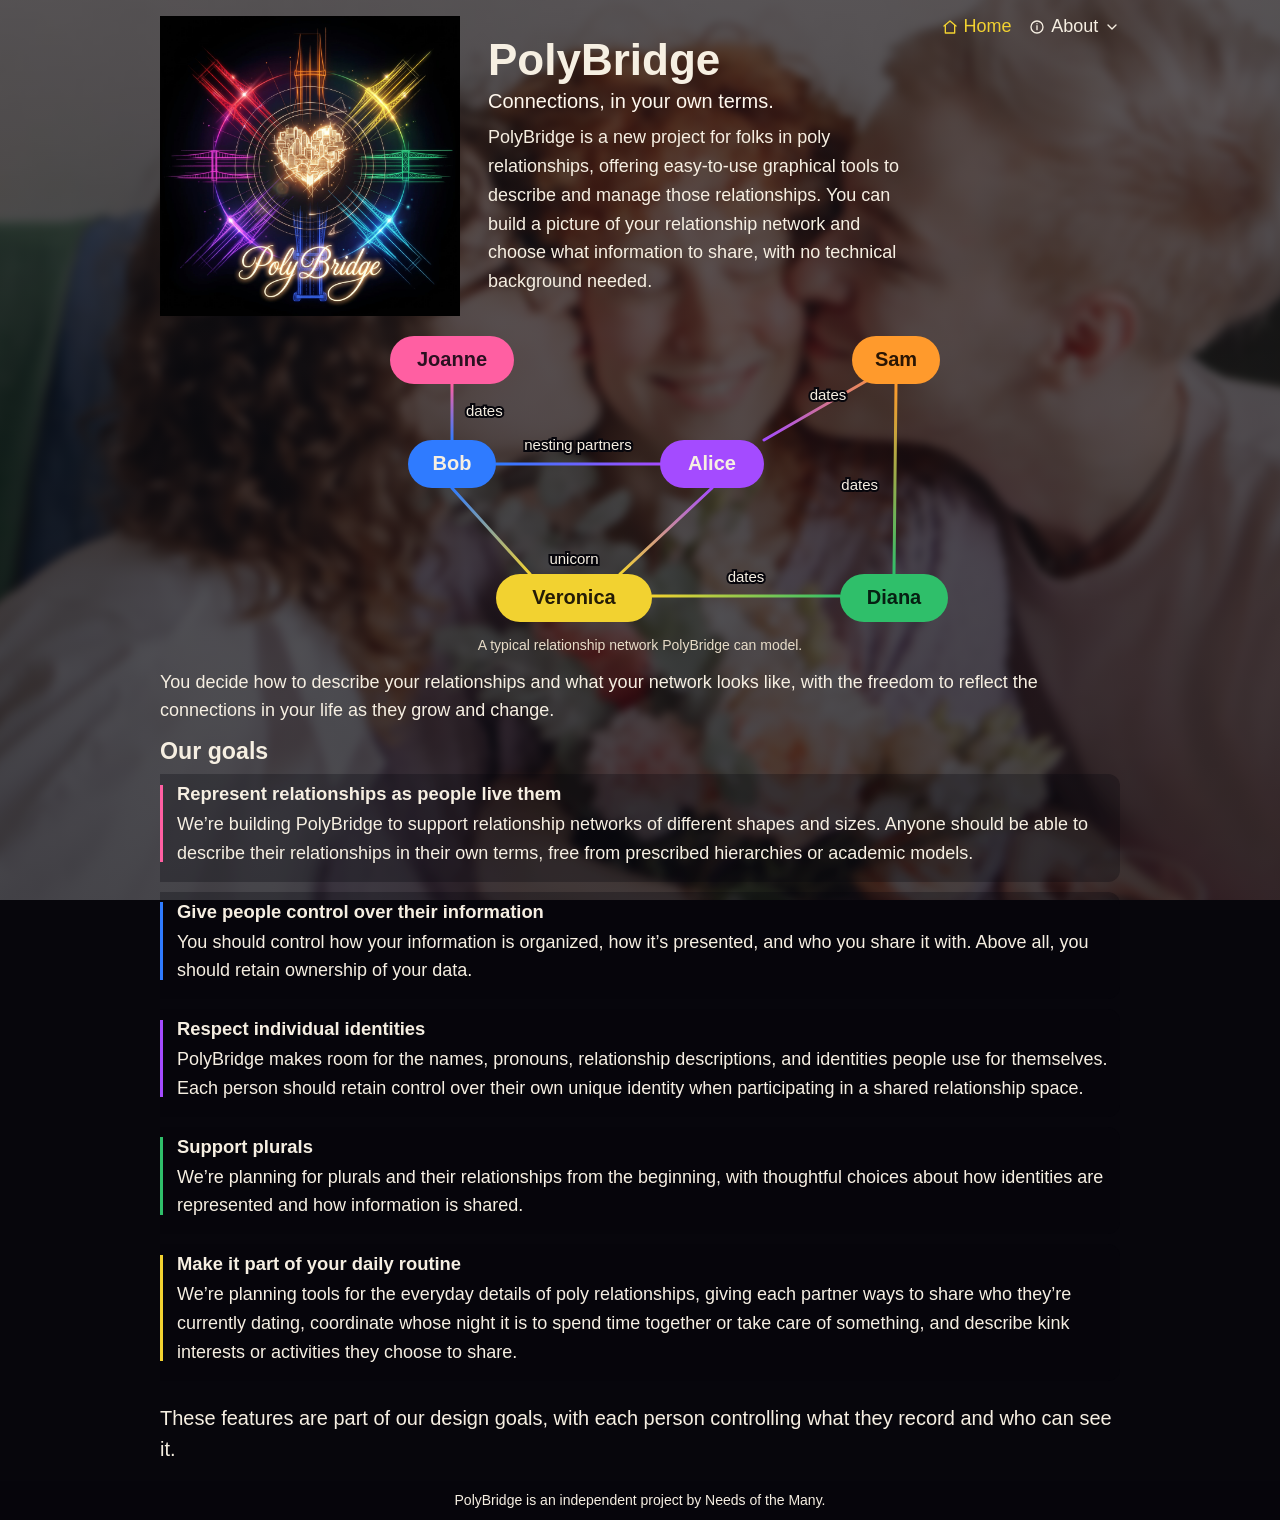
==== website/index.html @ 207b9f94 "Add PolyBridge website and API foundation" ====
<!DOCTYPE html>
<html lang="en">
<head>
  <meta charset="utf-8">
  <meta name="viewport" content="width=device-width, initial-scale=1">
  <title>PolyBridge</title>
  <link rel="stylesheet" href="css/site.css">
</head>
<body>
  <div class="page-background" aria-hidden="true">
    <div class="page-background__photo"></div>
    <div class="page-background__shade"></div>
  </div>
  <main>
    <header class="hero">
      <img class="logo" src="images/polybridge-logo.jpeg" alt="PolyBridge">
      <nav class="site-nav" aria-label="Primary">
        <a href="index.html" aria-current="page">
          <svg class="nav-icon" viewBox="0 0 24 24" aria-hidden="true">
            <path d="M3 10.5 12 3l9 7.5"/>
            <path d="M5 9.5V21h14V9.5"/>
          </svg>
          Home
        </a>
        <div class="nav-menu">
          <button type="button" aria-expanded="false" aria-controls="about-menu" aria-haspopup="true">
            <svg class="nav-icon" viewBox="0 0 24 24" aria-hidden="true">
              <circle cx="12" cy="12" r="9"/>
              <path d="M12 10v6"/>
              <path d="M12 7h.01"/>
            </svg>
            About
            <svg class="nav-icon nav-chevron" viewBox="0 0 24 24" aria-hidden="true">
              <path d="m6 9 6 6 6-6"/>
            </svg>
          </button>
          <ul id="about-menu" class="nav-dropdown" hidden>
            <li>
              <a href="about.html">
                <svg class="nav-icon" viewBox="0 0 24 24" aria-hidden="true">
                  <circle cx="12" cy="12" r="9"/>
                  <path d="M12 10v6"/>
                  <path d="M12 7h.01"/>
                </svg>
                About PolyBridge
              </a>
            </li>
            <li>
              <a href="contact.html">
                <svg class="nav-icon" viewBox="0 0 24 24" aria-hidden="true">
                  <rect x="3" y="5" width="18" height="14" rx="2"/>
                  <path d="m4 7 8 6 8-6"/>
                </svg>
                Contact
              </a>
            </li>
          </ul>
        </div>
      </nav>
      <div class="hero-copy">
        <h1>PolyBridge</h1>
        <p class="tagline">Connections, in your own terms.</p>
        <p>PolyBridge is a new project for folks in poly relationships, offering easy-to-use graphical tools to describe and manage those relationships. You can build a picture of your relationship network and choose what information to share, with no technical background needed.</p>
      </div>
    </header>

    <figure class="network">
      <svg viewBox="0 0 640 300" role="img" aria-labelledby="network-title network-desc">
        <title id="network-title">Relationship network</title>
        <desc id="network-desc">Joanne dates Bob. Bob and Alice are nesting partners. Sam dates Alice. Sam dates Diana. Veronica connects to Bob and to Alice, labeled unicorn. Diana dates Veronica.</desc>
        <defs>
          <linearGradient id="line-joanne-bob" x1="132" y1="52" x2="132" y2="108" gradientUnits="userSpaceOnUse">
            <stop stop-color="#ff5fa2"/>
            <stop offset="1" stop-color="#2f7bff"/>
          </linearGradient>
          <linearGradient id="line-bob-alice" x1="176" y1="132" x2="340" y2="132" gradientUnits="userSpaceOnUse">
            <stop stop-color="#2f7bff"/>
            <stop offset="1" stop-color="#a44bff"/>
          </linearGradient>
          <linearGradient id="line-sam-alice" x1="576" y1="52" x2="444" y2="108" gradientUnits="userSpaceOnUse">
            <stop stop-color="#ff9a2c"/>
            <stop offset="1" stop-color="#a44bff"/>
          </linearGradient>
          <linearGradient id="line-sam-diana" x1="576" y1="52" x2="574" y2="242" gradientUnits="userSpaceOnUse">
            <stop stop-color="#ff9a2c"/>
            <stop offset="1" stop-color="#2fbf6a"/>
          </linearGradient>
          <linearGradient id="line-bob-veronica" x1="132" y1="156" x2="210" y2="242" gradientUnits="userSpaceOnUse">
            <stop stop-color="#2f7bff"/>
            <stop offset="1" stop-color="#f2d230"/>
          </linearGradient>
          <linearGradient id="line-alice-veronica" x1="392" y1="156" x2="300" y2="242" gradientUnits="userSpaceOnUse">
            <stop stop-color="#a44bff"/>
            <stop offset="1" stop-color="#f2d230"/>
          </linearGradient>
          <linearGradient id="line-diana-veronica" x1="332" y1="264" x2="520" y2="264" gradientUnits="userSpaceOnUse">
            <stop stop-color="#f2d230"/>
            <stop offset="1" stop-color="#2fbf6a"/>
          </linearGradient>
        </defs>

        <g fill="none" stroke-width="3" stroke-linecap="round">
          <line x1="132" y1="52" x2="132" y2="108" stroke="url(#line-joanne-bob)"/>
          <line x1="176" y1="132" x2="340" y2="132" stroke="url(#line-bob-alice)"/>
          <line x1="548" y1="48" x2="444" y2="108" stroke="url(#line-sam-alice)"/>
          <line x1="576" y1="52" x2="574" y2="242" stroke="url(#line-sam-diana)"/>
          <line x1="132" y1="156" x2="210" y2="242" stroke="url(#line-bob-veronica)"/>
          <line x1="392" y1="156" x2="300" y2="242" stroke="url(#line-alice-veronica)"/>
          <line x1="332" y1="264" x2="520" y2="264" stroke="url(#line-diana-veronica)"/>
        </g>

        <g class="edge-label" fill="#f6efe2" font-size="15">
          <text x="146" y="84">dates</text>
          <text x="258" y="118" text-anchor="middle">nesting partners</text>
          <text x="508" y="68" text-anchor="middle">dates</text>
          <text x="558" y="158" text-anchor="end">dates</text>
          <text x="254" y="232" text-anchor="middle">unicorn</text>
          <text x="426" y="250" text-anchor="middle">dates</text>
        </g>

        <g class="person" font-size="20" font-weight="700">
          <g fill="#ff5fa2">
            <rect x="70" y="4" width="124" height="48" rx="24"/>
            <text x="132" y="29" fill="#2b1020">Joanne</text>
          </g>
          <g fill="#2f7bff">
            <rect x="88" y="108" width="88" height="48" rx="24"/>
            <text x="132" y="133" fill="#f6efe2">Bob</text>
          </g>
          <g fill="#a44bff">
            <rect x="340" y="108" width="104" height="48" rx="24"/>
            <text x="392" y="133" fill="#f6efe2">Alice</text>
          </g>
          <g fill="#ff9a2c">
            <rect x="532" y="4" width="88" height="48" rx="24"/>
            <text x="576" y="29" fill="#2a1604">Sam</text>
          </g>
          <g fill="#f2d230">
            <rect x="176" y="242" width="156" height="48" rx="24"/>
            <text x="254" y="267" fill="#241c06">Veronica</text>
          </g>
          <g fill="#2fbf6a">
            <rect x="520" y="242" width="108" height="48" rx="24"/>
            <text x="574" y="267" fill="#062012">Diana</text>
          </g>
        </g>
      </svg>
      <figcaption>A typical relationship network PolyBridge can model.</figcaption>
    </figure>

    <p>You decide how to describe your relationships and what your network looks like, with the freedom to reflect the connections in your life as they grow and change.</p>

    <section class="goals" aria-labelledby="our-goals">
      <h2 id="our-goals">Our goals</h2>

      <article class="goal goal-pink">
        <h3>Represent relationships as people live them</h3>
        <p>We’re building PolyBridge to support relationship networks of different shapes and sizes. Anyone should be able to describe their relationships in their own terms, free from prescribed hierarchies or academic models.</p>
      </article>

      <article class="goal goal-blue">
        <h3>Give people control over their information</h3>
        <p>You should control how your information is organized, how it’s presented, and who you share it with. Above all, you should retain ownership of your data.</p>
      </article>

      <article class="goal goal-purple">
        <h3>Respect individual identities</h3>
        <p>PolyBridge makes room for the names, pronouns, relationship descriptions, and identities people use for themselves. Each person should retain control over their own unique identity when participating in a shared relationship space.</p>
      </article>

      <article class="goal goal-green">
        <h3>Support plurals</h3>
        <p>We’re planning for plurals and their relationships from the beginning, with thoughtful choices about how identities are represented and how information is shared.</p>
      </article>

      <article class="goal goal-yellow">
        <h3>Make it part of your daily routine</h3>
        <p>We’re planning tools for the everyday details of poly relationships, giving each partner ways to share who they’re currently dating, coordinate whose night it is to spend time together or take care of something, and describe kink interests or activities they choose to share.</p>
      </article>
      <p class="goals-coda">These features are part of our design goals, with each person controlling what they record and who can see it.</p>
    </section>
  </main>

  <footer>
    <p>PolyBridge is an independent project by Needs of the Many.</p>
  </footer>
  <script src="js/nav.js"></script>
</body>
</html>
---- website/css/site.css ----
:root {
  --bg: #07060c;
  --ivory: #f6efe2;
  --soft: #e7dcc8;
  --pink: #ff5fa2;
  --blue: #2f7bff;
  --orange: #ff9a2c;
  --purple: #a44bff;
  --green: #2fbf6a;
  --yellow: #f2d230;
}

*,
*::before,
*::after {
  box-sizing: border-box;
}

html {
  background: var(--bg);
}

body {
  display: flex;
  flex-direction: column;
  min-height: 100vh;
  margin: 0;
  background: transparent;
  color: var(--ivory);
  font-family: "Segoe UI", "Avenir Next", "Trebuchet MS", sans-serif;
  font-size: 18px;
  line-height: 1.6;
}

.page-background {
  position: fixed;
  inset: 0;
  z-index: -1;
  overflow: hidden;
  background: var(--bg);
  pointer-events: none;
}

.page-background__photo {
  position: absolute;
  inset: -24px;
  background-image: url("../images/website-background.jpg");
  background-repeat: no-repeat;
  background-position: center 58%;
  background-size: cover;
  filter: blur(4px);
}

.page-background__shade {
  position: absolute;
  inset: 0;
  background: linear-gradient(rgba(7, 6, 12, 0.62), rgba(7, 6, 12, 0.74));
}

main {
  flex: 1 0 auto;
  width: min(960px, calc(100% - 32px));
  margin: 0 auto;
  padding-bottom: 16px;
}

.hero {
  display: flex;
  align-items: center;
  gap: 28px;
  padding: 16px 0 8px;
}

.site-nav {
  display: flex;
  align-items: flex-start;
  align-self: flex-start;
  order: 3;
  gap: 18px;
  margin-left: auto;
  font-size: 18px;
  line-height: 1.2;
}

.site-nav a,
.site-nav button {
  display: inline-flex;
  align-items: center;
  gap: 0.36rem;
  color: var(--ivory);
  font: inherit;
  background: none;
  border: 0;
  padding: 0;
  text-decoration: none;
  cursor: pointer;
}

.nav-icon {
  width: 16px;
  height: 16px;
  flex: 0 0 auto;
  fill: none;
  stroke: currentColor;
  stroke-width: 2;
  stroke-linecap: round;
  stroke-linejoin: round;
}

.site-nav a:hover,
.site-nav button:hover,
.site-nav a[aria-current="page"] {
  color: var(--yellow);
}

.site-nav a:focus-visible,
.site-nav button:focus-visible {
  outline: 2px solid var(--yellow);
  outline-offset: 3px;
}

.nav-menu {
  position: relative;
}

.nav-dropdown {
  position: absolute;
  top: calc(100% + 8px);
  right: 0;
  z-index: 2;
  width: 230px;
  margin: 0;
  padding: 0;
  list-style: none;
  text-align: left;
  background: #14111c;
  border: 1px solid rgba(246, 239, 226, 0.2);
  border-radius: 8px;
}

.nav-dropdown::before {
  content: "";
  position: absolute;
  top: -8px;
  right: 0;
  left: 0;
  height: 8px;
}

.nav-dropdown li {
  margin: 0;
  padding: 0;
}

.nav-dropdown a {
  display: flex;
  align-items: center;
  justify-content: flex-start;
  gap: 10px;
  width: 100%;
  padding: 12px 16px;
  text-align: left;
  white-space: nowrap;
}

.nav-dropdown .nav-icon {
  flex: 0 0 16px;
}

.nav-dropdown a:hover,
.nav-dropdown a:focus-visible {
  background: rgba(246, 239, 226, 0.14);
}

.nav-dropdown a:focus-visible {
  outline-offset: -2px;
}

.logo {
  display: block;
  width: 300px;
  height: auto;
  flex: 0 0 auto;
}

.hero-copy h1 {
  margin: 0 0 4px;
  font-size: 44px;
  line-height: 1.1;
  font-weight: 700;
}

.tagline {
  margin: 0 0 8px;
  font-size: 1.25rem;
  line-height: 1.35;
  color: #fff8ee;
}

.hero-copy p:last-child {
  margin: 0;
}

.network {
  margin: 8px auto 0;
}

.network svg {
  display: block;
  width: min(640px, 100%);
  height: auto;
  margin: 0 auto;
}

.person text {
  text-anchor: middle;
  dominant-baseline: middle;
  font-family: "Segoe UI", "Avenir Next", "Trebuchet MS", sans-serif;
}

.edge-label text {
  font-family: "Segoe UI", "Avenir Next", "Trebuchet MS", sans-serif;
  paint-order: stroke;
  stroke: #07060c;
  stroke-width: 4px;
}

.network figcaption {
  margin: 4px 0 12px;
  text-align: center;
  font-size: 14px;
  line-height: 1.4;
  color: var(--soft);
}

main p {
  margin: 0 0 10px;
}

.goals {
  margin-top: 4px;
}

h2 {
  margin: 12px 0 8px;
  font-size: 1.45rem;
  line-height: 1.25;
}

.goal {
  position: relative;
  margin: 0 0 10px;
  padding: 8px 12px 4px 14px;
  background: rgba(7, 6, 12, 0.28);
  border-left: 3px solid transparent;
  border-radius: 0 12px 12px 0;
}

.goal::before {
  content: "";
  position: absolute;
  left: -3px;
  width: 3px;
  top: calc(8px + (1.15rem * 0.3) / 2);
  bottom: calc(14px + (1lh - 1em) / 2);
  background: var(--pink);
}

.goal h3 {
  margin: 0 0 4px;
  font-size: 1.15rem;
  line-height: 1.3;
}

.goal-pink::before { background: var(--pink); }
.goal-blue::before { background: var(--blue); }
.goal-purple::before { background: var(--purple); }
.goal-green::before { background: var(--green); }
.goal-yellow::before { background: var(--yellow); }

.story-intro,
.story-panel {
  border: 1px solid rgba(246, 239, 226, 0.18);
  background: rgba(7, 6, 12, 0.72);
  box-shadow: 0 24px 70px rgba(0, 0, 0, 0.36);
}

.story-intro {
  margin-top: 20px;
  padding: clamp(28px, 4vw, 42px);
  border-radius: 28px;
}

.story-panel {
  margin-top: 28px;
  padding: clamp(24px, 3vw, 30px);
  border-radius: 26px;
}

.story-label {
  margin: 0 0 12px;
  color: var(--yellow);
  font-size: 0.92rem;
  font-weight: 650;
  letter-spacing: 0.11em;
  text-transform: uppercase;
}

.story-page h1 {
  margin: 0 0 18px;
  font-size: clamp(2.35rem, 6vw, 4.2rem);
  line-height: 1.02;
  letter-spacing: -0.045em;
}

.story-lede {
  margin: 0;
  max-width: 760px;
  color: var(--soft);
  font-size: clamp(1.08rem, 2vw, 1.28rem);
  line-height: 1.55;
}

.story-lede + .story-lede {
  margin-top: 22px;
}

.story-actions {
  display: flex;
  flex-wrap: wrap;
  gap: 14px;
  margin-top: 28px;
}

.story-button {
  display: inline-flex;
  align-items: center;
  justify-content: center;
  min-height: 44px;
  padding: 10px 16px;
  border: 1px solid rgba(246, 239, 226, 0.22);
  border-radius: 999px;
  background: rgba(255, 248, 238, 0.08);
  color: var(--ivory);
  font-weight: 650;
  text-decoration: none;
}

.story-button-primary {
  border-color: rgba(164, 75, 255, 0.72);
  background: rgba(164, 75, 255, 0.92);
  color: #fff;
  font-weight: 700;
}

.story-button:hover,
.story-button:focus-visible {
  background: rgba(255, 248, 238, 0.16);
}

.story-button-primary:hover,
.story-button-primary:focus-visible {
  background: rgba(184, 110, 255, 0.98);
}

.story-page a:focus-visible {
  outline: 2px solid var(--yellow);
  outline-offset: 3px;
}

.story-panel h2 {
  margin: 0 0 14px;
  font-size: clamp(1.55rem, 3vw, 2.2rem);
  line-height: 1.12;
  letter-spacing: -0.025em;
}

.story-panel p {
  margin: 0;
  color: var(--soft);
  font-size: 1.08rem;
  line-height: 1.55;
}

.story-panel a {
  color: var(--ivory);
}

.goals-coda {
  margin: 22px 0 0;
  color: var(--ivory);
  font-size: 20px;
  line-height: 1.55;
}

footer {
  width: 100%;
  margin-top: auto;
  padding: 10px 16px;
  text-align: center;
  background: rgba(7, 6, 12, 0.45);
}

footer p {
  margin: 0;
  color: var(--ivory);
  font-size: 14px;
  line-height: 1.4;
}

@media (max-width: 800px) {
  .hero {
    flex-direction: column;
    align-items: center;
    text-align: center;
    gap: 12px;
  }

  .site-nav {
    order: -1;
    align-self: flex-end;
    margin-left: 0;
  }

  .logo {
    width: min(280px, 100%);
  }

  .hero-copy h1 {
    font-size: 36px;
  }
}
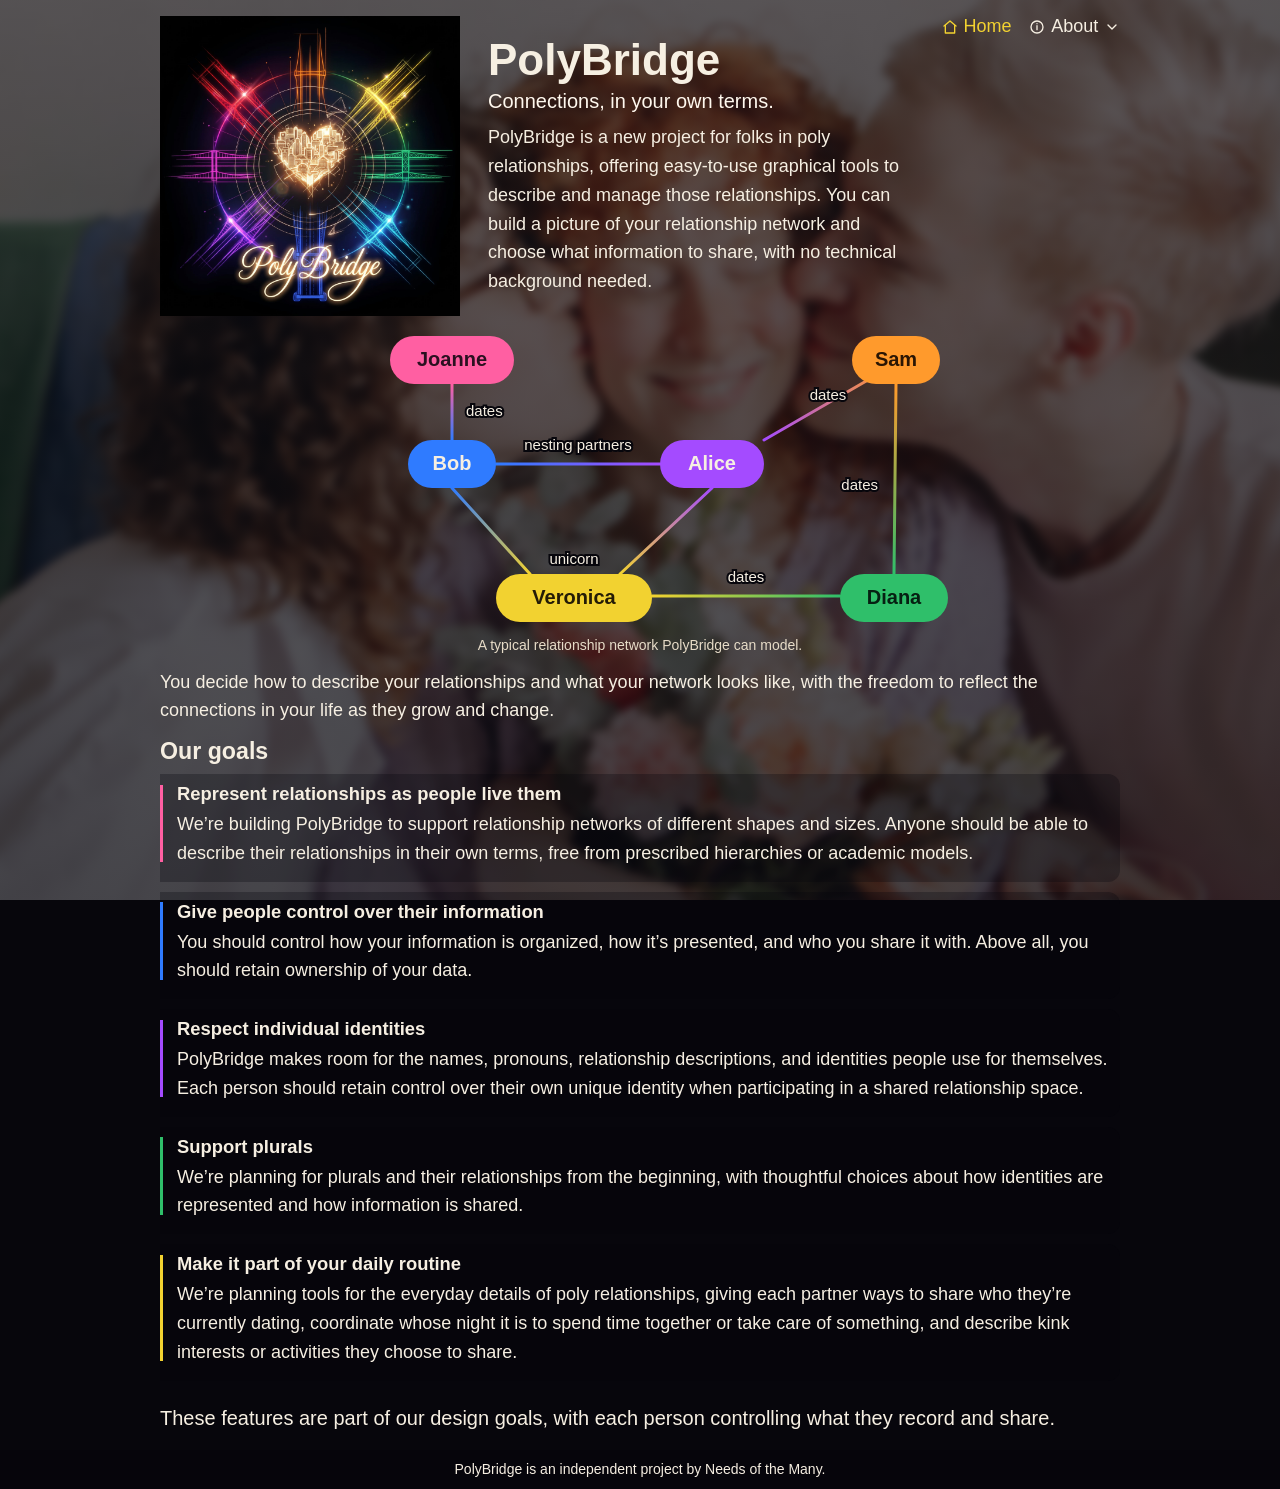
==== commit 49b6f863: "Tighten closing goals paragraph" ====
--- a/website/index.html
+++ b/website/index.html
@@ -177,7 +177,7 @@
         <h3>Make it part of your daily routine</h3>
         <p>We’re planning tools for the everyday details of poly relationships, giving each partner ways to share who they’re currently dating, coordinate whose night it is to spend time together or take care of something, and describe kink interests or activities they choose to share.</p>
       </article>
-      <p class="goals-coda">These features are part of our design goals, with each person controlling what they record and who can see it.</p>
+      <p class="goals-coda">These features are part of our design goals, with each person controlling what they record and share.</p>
     </section>
   </main>
 
